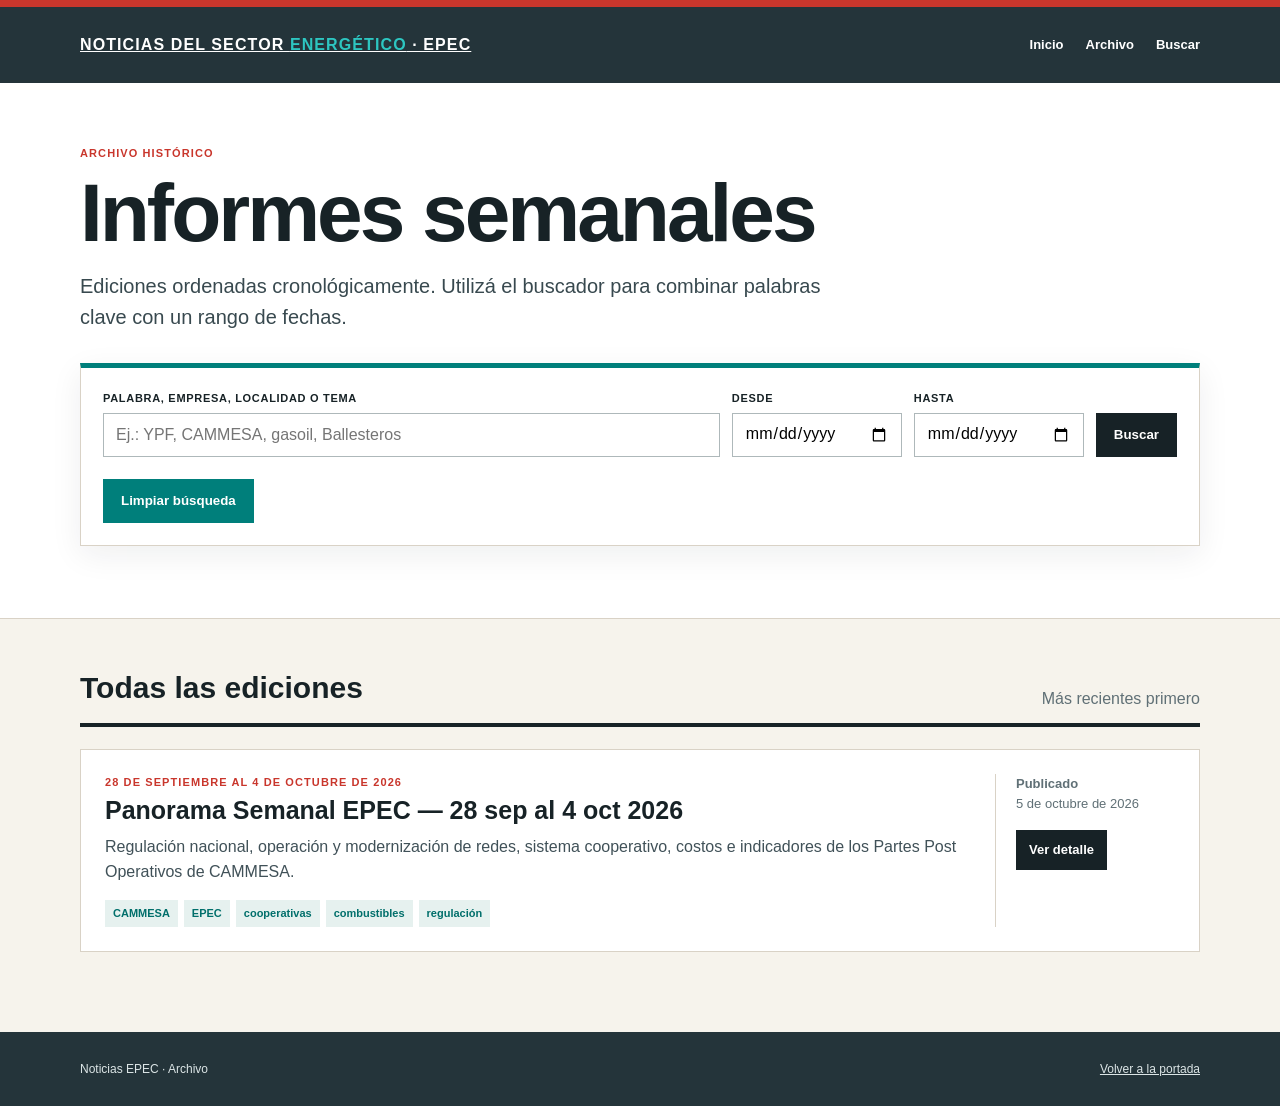
==== archivo/index.html @ ecc29c74 "Incorporar portal móvil, archivo y búsqueda de informes" ====
<!doctype html><html lang="es" data-base="../"><head><meta charset="utf-8"><meta name="viewport" content="width=device-width,initial-scale=1"><title>Archivo | Noticias EPEC</title><link rel="stylesheet" href="../assets/site.css"></head><body><header class="masthead"><div class="bar"><a class="brand" href="../">Noticias del sector <span>energético</span> · EPEC</a><nav class="nav"><a href="../">Inicio</a><a href="./">Archivo</a><a href="#buscar">Buscar</a></nav></div></header><section class="hero"><div class="wrap"><div class="eyebrow">Archivo histórico</div><h1>Informes semanales</h1><p>Ediciones ordenadas cronológicamente. Utilizá el buscador para combinar palabras clave con un rango de fechas.</p><section class="search-panel" id="buscar"><form id="search-form" class="search-grid"><div class="field"><label for="q">Palabra, empresa, localidad o tema</label><input id="q" name="q" type="search" placeholder="Ej.: YPF, CAMMESA, gasoil, Ballesteros"></div><div class="field"><label for="desde">Desde</label><input id="desde" name="desde" type="date"></div><div class="field"><label for="hasta">Hasta</label><input id="hasta" name="hasta" type="date"></div><button class="button" type="submit">Buscar</button></form><div class="actions"><button class="button secondary" id="clear-search" type="button">Limpiar búsqueda</button></div></section><section class="results" id="results"></section></div></section><main class="wrap main"><div class="section-head"><h2>Todas las ediciones</h2><p>Más recientes primero</p></div><div class="cards" data-archive></div></main><footer><div class="wrap"><span>Noticias EPEC · Archivo</span><a href="../">Volver a la portada</a></div></footer><script src="../assets/app.js"></script></body></html>
---- assets/site.css ----
:root{--ink:#172226;--paper:#f6f3ec;--white:#fff;--red:#c9362c;--teal:#007f7b;--cyan:#2dc6c1;--line:#d9d2c6;--muted:#607076;--dark:#24343a}
*{box-sizing:border-box}html{scroll-behavior:smooth}body{margin:0;background:var(--paper);color:var(--ink);font-family:Arial,Calibri,sans-serif;line-height:1.55}a{color:inherit}
.masthead{background:var(--dark);color:#fff;border-top:7px solid var(--red)}.bar,.wrap{width:min(1120px,calc(100% - 36px));margin:auto}.bar{min-height:76px;display:flex;align-items:center;justify-content:space-between;gap:24px}.brand{font-weight:800;text-transform:uppercase;letter-spacing:1.1px}.brand span{color:var(--cyan)}
.nav{display:flex;gap:22px;font-size:13px;font-weight:700}.nav a{text-decoration:none}.hero{background:#fff;border-bottom:1px solid var(--line)}.hero .wrap{padding:62px 0 46px}.eyebrow{color:var(--red);font-size:11px;font-weight:800;letter-spacing:1.1px;text-transform:uppercase}.hero h1{font-size:clamp(43px,7vw,82px);line-height:.96;letter-spacing:-3px;margin:12px 0 18px}.hero p{max-width:770px;font-size:20px;color:#38494f;margin:0}
.search-panel{background:#fff;border:1px solid var(--line);border-top:5px solid var(--teal);padding:22px;margin-top:30px;box-shadow:0 9px 30px rgba(25,35,39,.07)}.search-grid{display:grid;grid-template-columns:minmax(240px,1fr) 170px 170px auto;gap:12px;align-items:end}.field label{display:block;font-size:11px;font-weight:800;text-transform:uppercase;letter-spacing:.7px;margin-bottom:6px}.field input{width:100%;height:44px;border:1px solid #aeb8ba;background:#fff;padding:0 12px;font:inherit}.button{height:44px;border:0;background:var(--ink);color:#fff;padding:0 18px;font-weight:800;cursor:pointer}.button.secondary{background:var(--teal)}
.wrap.main{padding:46px 0 80px}.section-head{display:flex;justify-content:space-between;align-items:end;gap:20px;padding-bottom:12px;border-bottom:4px solid var(--ink);margin:0 0 22px}.section-head h2{font-size:30px;margin:0}.section-head p{margin:0;color:var(--muted)}
.cards{display:grid;gap:18px}.card{background:#fff;border:1px solid var(--line);padding:24px;display:grid;grid-template-columns:1fr 180px;gap:28px}.card h3{font-size:25px;line-height:1.15;margin:5px 0 10px}.card p{margin:0;color:#405158}.tags{display:flex;flex-wrap:wrap;gap:6px;margin-top:15px}.tag{font-size:11px;font-weight:700;background:#e6f1ef;color:#006f6b;padding:5px 8px}.card-side{border-left:1px solid var(--line);padding-left:20px}.date{font-size:13px;color:var(--muted)}.link{display:inline-block;background:var(--ink);color:#fff;text-decoration:none;font-weight:800;font-size:13px;padding:10px 13px;margin-top:15px}
.results{margin-top:26px}.result{background:#fff;border-left:5px solid var(--red);padding:20px;margin:0 0 13px}.result h3{margin:0 0 5px}.result p{margin:7px 0;color:#43535a}.result mark{background:#fff0a7}.result-meta{font-size:12px;color:var(--muted)}.empty{padding:22px;background:#fff;border:1px solid var(--line)}
.detail{background:#fff;border-top:6px solid var(--teal);padding:28px}.detail h1{font-size:40px;line-height:1.05;margin:7px 0 12px}.facts{display:grid;grid-template-columns:repeat(3,1fr);gap:12px;margin:24px 0}.fact{background:var(--paper);padding:14px}.fact b{display:block;font-size:11px;text-transform:uppercase;color:var(--teal);margin-bottom:4px}.actions{display:flex;gap:10px;flex-wrap:wrap;margin-top:22px}
footer{background:var(--dark);color:#dce5e6;padding:28px 0;font-size:12px}footer .wrap{display:flex;justify-content:space-between;gap:20px}
@media(max-width:780px){.bar{align-items:flex-start;flex-direction:column;padding:18px 0}.nav{width:100%;justify-content:space-between;gap:10px}.hero .wrap{padding:42px 0 34px}.hero h1{letter-spacing:-2px}.search-grid{grid-template-columns:1fr 1fr}.search-grid .field:first-child{grid-column:1/-1}.search-grid .button{grid-column:1/-1}.section-head{align-items:flex-start;flex-direction:column}.card{grid-template-columns:1fr}.card-side{border-left:0;border-top:1px solid var(--line);padding:16px 0 0}.facts{grid-template-columns:1fr}footer .wrap{flex-direction:column}}
@media(max-width:480px){.search-grid{grid-template-columns:1fr}.search-grid .field:first-child{grid-column:auto}.search-grid .button{grid-column:auto}.hero p{font-size:17px}.detail h1{font-size:32px}}
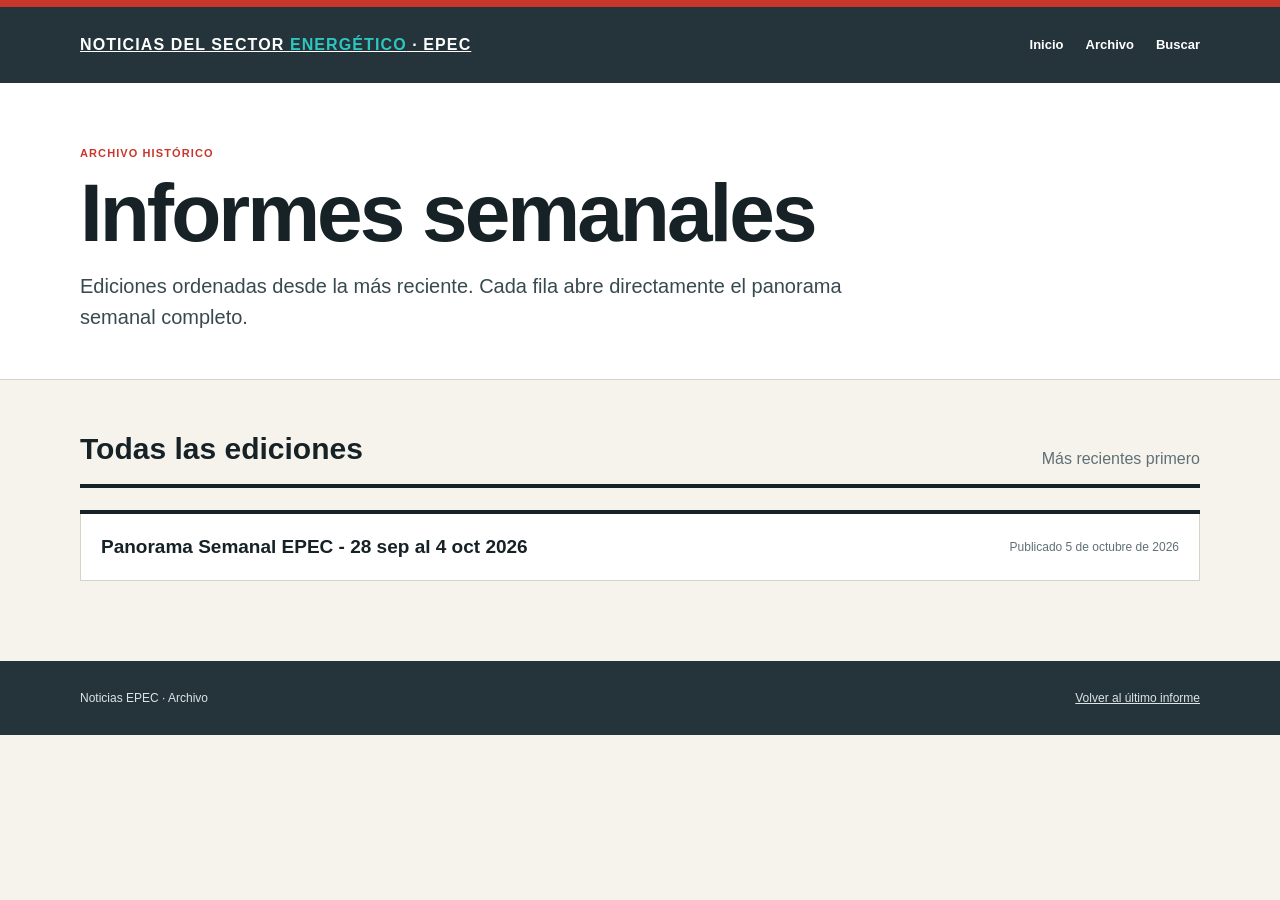
==== commit 7b8f8025: "Convertir el archivo en listado de acceso directo" ====
--- a/archivo/index.html
+++ b/archivo/index.html
@@ -1 +1 @@
-<!doctype html><html lang="es" data-base="../"><head><meta charset="utf-8"><meta name="viewport" content="width=device-width,initial-scale=1"><title>Archivo | Noticias EPEC</title><link rel="stylesheet" href="../assets/site.css"></head><body><header class="masthead"><div class="bar"><a class="brand" href="../">Noticias del sector <span>energético</span> · EPEC</a><nav class="nav"><a href="../">Inicio</a><a href="./">Archivo</a><a href="#buscar">Buscar</a></nav></div></header><section class="hero"><div class="wrap"><div class="eyebrow">Archivo histórico</div><h1>Informes semanales</h1><p>Ediciones ordenadas cronológicamente. Utilizá el buscador para combinar palabras clave con un rango de fechas.</p><section class="search-panel" id="buscar"><form id="search-form" class="search-grid"><div class="field"><label for="q">Palabra, empresa, localidad o tema</label><input id="q" name="q" type="search" placeholder="Ej.: YPF, CAMMESA, gasoil, Ballesteros"></div><div class="field"><label for="desde">Desde</label><input id="desde" name="desde" type="date"></div><div class="field"><label for="hasta">Hasta</label><input id="hasta" name="hasta" type="date"></div><button class="button" type="submit">Buscar</button></form><div class="actions"><button class="button secondary" id="clear-search" type="button">Limpiar búsqueda</button></div></section><section class="results" id="results"></section></div></section><main class="wrap main"><div class="section-head"><h2>Todas las ediciones</h2><p>Más recientes primero</p></div><div class="cards" data-archive></div></main><footer><div class="wrap"><span>Noticias EPEC · Archivo</span><a href="../">Volver a la portada</a></div></footer><script src="../assets/app.js"></script></body></html>+<!doctype html><html lang="es" data-base="../"><head><meta charset="utf-8"><meta name="viewport" content="width=device-width,initial-scale=1"><title>Archivo | Noticias EPEC</title><link rel="stylesheet" href="../assets/site.css"></head><body><header class="masthead"><div class="bar"><a class="brand" href="../">Noticias del sector <span>energético</span> · EPEC</a><nav class="nav"><a href="../">Inicio</a><a href="./">Archivo</a><a href="../buscar/">Buscar</a></nav></div></header><section class="hero"><div class="wrap"><div class="eyebrow">Archivo histórico</div><h1>Informes semanales</h1><p>Ediciones ordenadas desde la más reciente. Cada fila abre directamente el panorama semanal completo.</p></div></section><main class="wrap main"><div class="section-head"><h2>Todas las ediciones</h2><p>Más recientes primero</p></div><div class="archive-list" data-archive></div></main><footer><div class="wrap"><span>Noticias EPEC · Archivo</span><a href="../">Volver al último informe</a></div></footer><script src="../assets/app.js"></script></body></html>
--- a/assets/site.css
+++ b/assets/site.css
@@ -7,7 +7,8 @@
 .wrap.main{padding:46px 0 80px}.section-head{display:flex;justify-content:space-between;align-items:end;gap:20px;padding-bottom:12px;border-bottom:4px solid var(--ink);margin:0 0 22px}.section-head h2{font-size:30px;margin:0}.section-head p{margin:0;color:var(--muted)}
 .cards{display:grid;gap:18px}.card{background:#fff;border:1px solid var(--line);padding:24px;display:grid;grid-template-columns:1fr 180px;gap:28px}.card h3{font-size:25px;line-height:1.15;margin:5px 0 10px}.card p{margin:0;color:#405158}.tags{display:flex;flex-wrap:wrap;gap:6px;margin-top:15px}.tag{font-size:11px;font-weight:700;background:#e6f1ef;color:#006f6b;padding:5px 8px}.card-side{border-left:1px solid var(--line);padding-left:20px}.date{font-size:13px;color:var(--muted)}.link{display:inline-block;background:var(--ink);color:#fff;text-decoration:none;font-weight:800;font-size:13px;padding:10px 13px;margin-top:15px}
 .results{margin-top:26px}.result{background:#fff;border-left:5px solid var(--red);padding:20px;margin:0 0 13px}.result h3{margin:0 0 5px}.result p{margin:7px 0;color:#43535a}.result mark{background:#fff0a7}.result-meta{font-size:12px;color:var(--muted)}.empty{padding:22px;background:#fff;border:1px solid var(--line)}
+.archive-list{background:#fff;border-top:4px solid var(--ink)}.archive-row{display:grid;grid-template-columns:1fr auto;align-items:center;gap:24px;padding:18px 20px;border:1px solid var(--line);border-top:0;text-decoration:none}.archive-row:hover{background:#eef7f5;color:var(--teal)}.archive-row strong{font-size:19px}.archive-row span{font-size:12px;color:var(--muted);white-space:nowrap}.archive-empty{padding:22px;background:#fff;border:1px solid var(--line)}
 .detail{background:#fff;border-top:6px solid var(--teal);padding:28px}.detail h1{font-size:40px;line-height:1.05;margin:7px 0 12px}.facts{display:grid;grid-template-columns:repeat(3,1fr);gap:12px;margin:24px 0}.fact{background:var(--paper);padding:14px}.fact b{display:block;font-size:11px;text-transform:uppercase;color:var(--teal);margin-bottom:4px}.actions{display:flex;gap:10px;flex-wrap:wrap;margin-top:22px}
 footer{background:var(--dark);color:#dce5e6;padding:28px 0;font-size:12px}footer .wrap{display:flex;justify-content:space-between;gap:20px}
-@media(max-width:780px){.bar{align-items:flex-start;flex-direction:column;padding:18px 0}.nav{width:100%;justify-content:space-between;gap:10px}.hero .wrap{padding:42px 0 34px}.hero h1{letter-spacing:-2px}.search-grid{grid-template-columns:1fr 1fr}.search-grid .field:first-child{grid-column:1/-1}.search-grid .button{grid-column:1/-1}.section-head{align-items:flex-start;flex-direction:column}.card{grid-template-columns:1fr}.card-side{border-left:0;border-top:1px solid var(--line);padding:16px 0 0}.facts{grid-template-columns:1fr}footer .wrap{flex-direction:column}}
+@media(max-width:780px){.bar{align-items:flex-start;flex-direction:column;padding:18px 0}.nav{width:100%;justify-content:space-between;gap:10px}.hero .wrap{padding:42px 0 34px}.hero h1{letter-spacing:-2px}.search-grid{grid-template-columns:1fr 1fr}.search-grid .field:first-child{grid-column:1/-1}.search-grid .button{grid-column:1/-1}.section-head{align-items:flex-start;flex-direction:column}.card{grid-template-columns:1fr}.card-side{border-left:0;border-top:1px solid var(--line);padding:16px 0 0}.archive-row{grid-template-columns:1fr;gap:4px}.archive-row span{white-space:normal}.facts{grid-template-columns:1fr}footer .wrap{flex-direction:column}}
 @media(max-width:480px){.search-grid{grid-template-columns:1fr}.search-grid .field:first-child{grid-column:auto}.search-grid .button{grid-column:auto}.hero p{font-size:17px}.detail h1{font-size:32px}}
